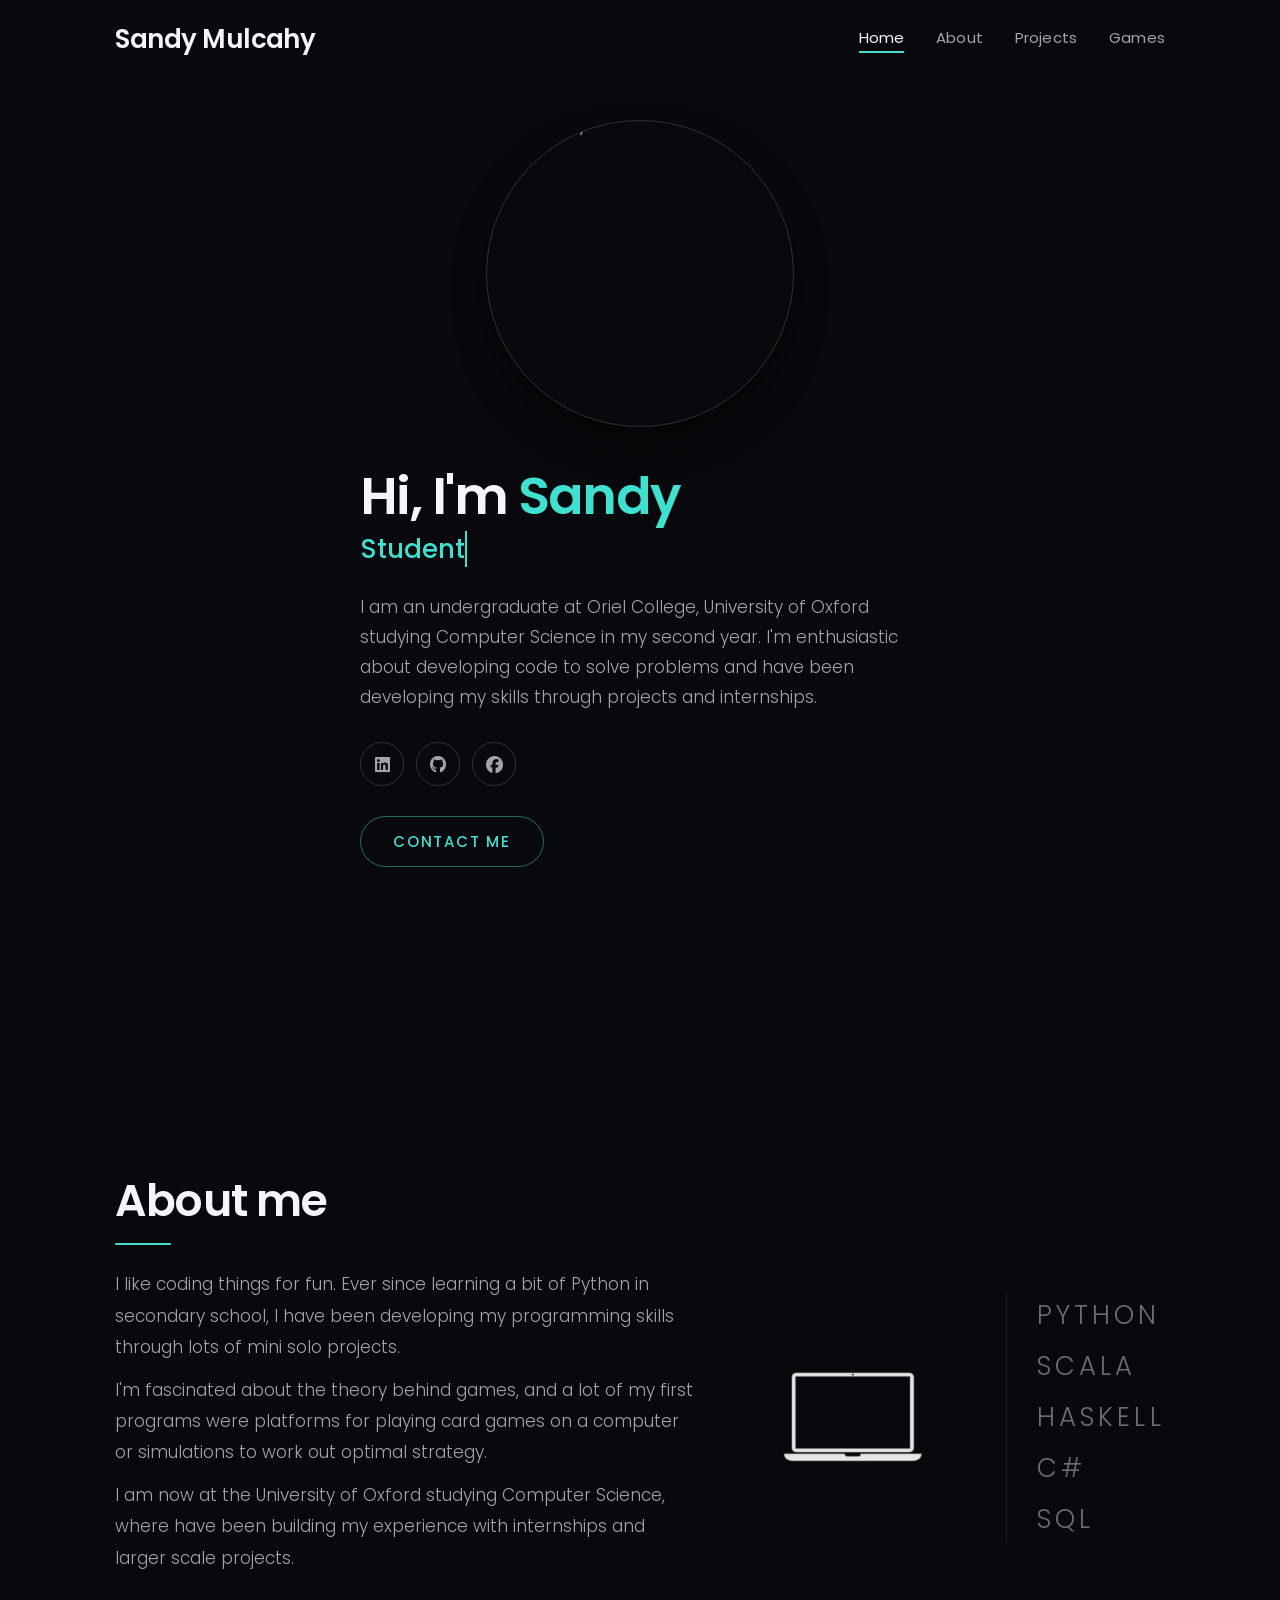
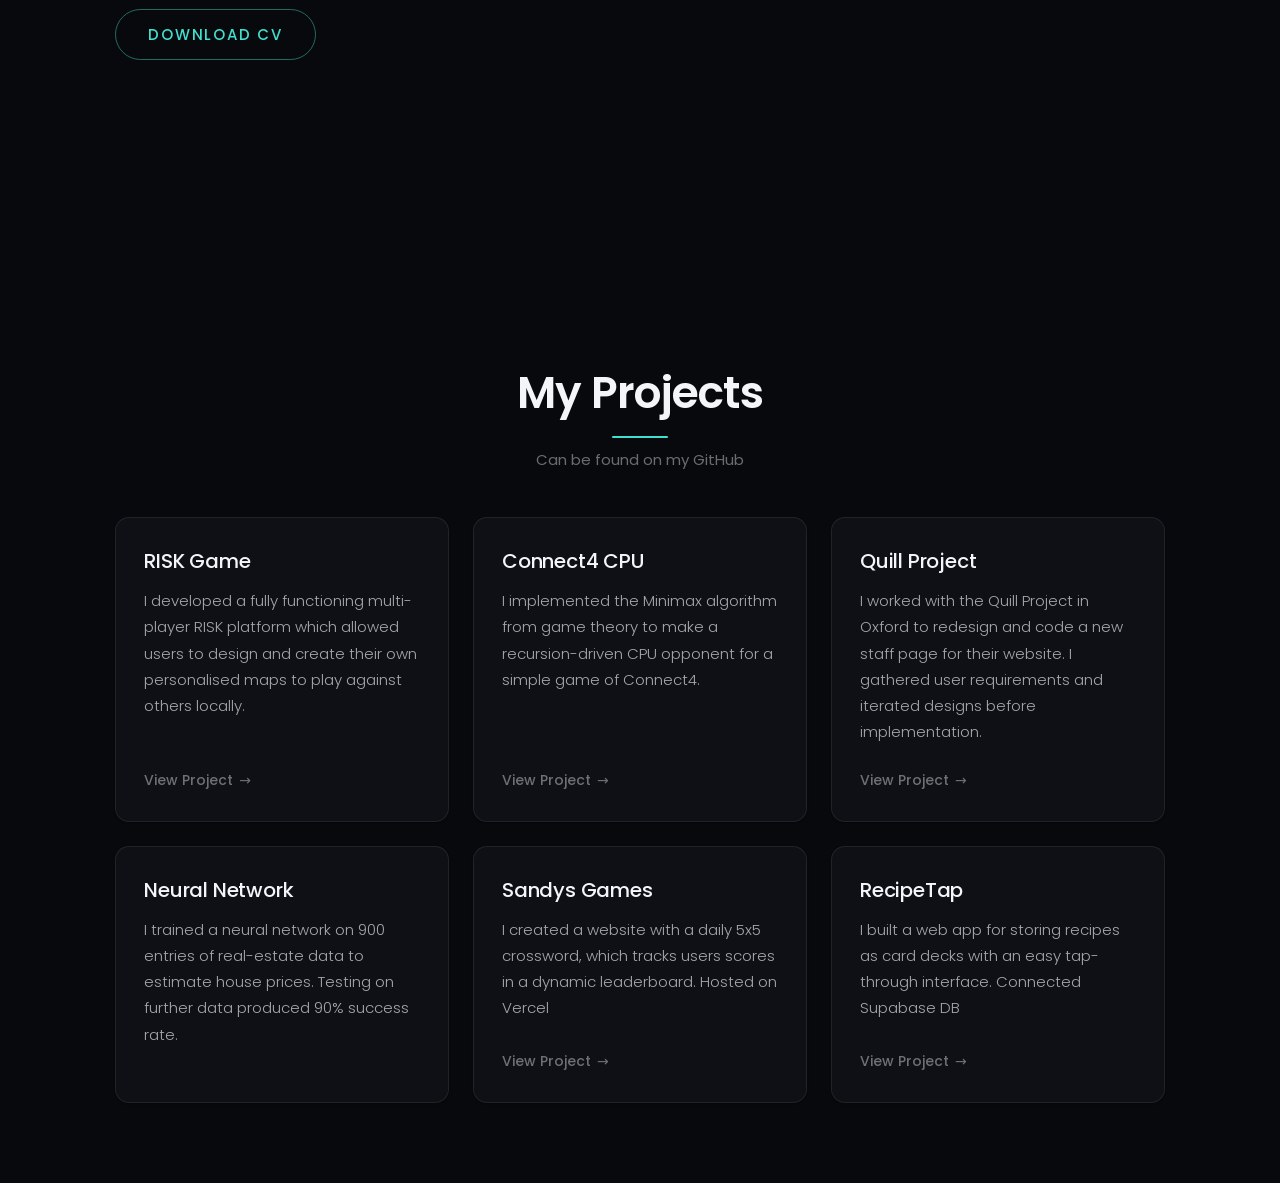
==== index.html @ d45b34dd "update links and add recipe project" ====
<!DOCTYPE html>
<html lang="en">
<head>
    <meta charset="UTF-8">
    <meta name="viewport" content="width=device-width, initial-scale=1.0">
    <meta name="description" content="Sandy Mulcahy — Computer Science undergraduate at Oriel College, University of Oxford. Projects, experience and code.">
    <link rel="preconnect" href="https://fonts.googleapis.com">
    <link rel="preconnect" href="https://fonts.gstatic.com" crossorigin>
    <link rel="stylesheet" href="https://fonts.googleapis.com/css2?family=Poppins:wght@200;300;400;500;600&display=swap">
    <link rel="stylesheet" href="style.css">
    <link rel="stylesheet" href="https://cdnjs.cloudflare.com/ajax/libs/font-awesome/6.5.2/css/all.min.css">
    <title>Sandy Mulcahy — Portfolio</title>
</head>
<body>
    <header>
        <a href="#home" class="logo">Sandy Mulcahy</a>
        <nav id="nav">
            <a href="#home" class="active">Home</a>
            <a href="#about">About</a>
            <a href="#projects">Projects</a>
            <a href="https://sandysgames.vercel.app">Games</a>
        </nav>
        <button class="menu-toggle" id="menu-toggle" aria-label="Toggle menu" aria-expanded="false" aria-controls="nav">
            <i class="fa-solid fa-bars"></i>
        </button>
    </header>

    <section class="home" id="home">
        <div class="home-img">
            <img src="images/me-circle.png" alt="Sandy Mulcahy">
        </div>
        <div class="home-content">
            <h1>Hi, I'm <span>Sandy</span></h1>
            <h3 class="typing-text"><span></span></h3>
            <p>I am an undergraduate at Oriel College, University of Oxford studying Computer Science in my second year. I'm enthusiastic about developing code to solve problems and have been developing my skills through projects and internships.</p>
            <div class="social-icons">
                <a href="https://www.linkedin.com/in/alexander-mulcahy-257362282/" target="_blank" rel="noopener noreferrer" aria-label="LinkedIn"><i class="fa-brands fa-linkedin"></i></a>
                <a href="https://github.com/SandyMulcahy" target="_blank" rel="noopener noreferrer" aria-label="GitHub"><i class="fa-brands fa-github"></i></a>
                <a href="https://www.facebook.com/sandy.mulcahy.338" target="_blank" rel="noopener noreferrer" aria-label="Facebook"><i class="fa-brands fa-facebook"></i></a>
            </div>
            <a href="mailto:alexandermulcahy2005@gmail.com" class="btn">Contact Me</a>
        </div>
    </section>

    <section class="about" id="about">
        <div class="about-content">
            <h1><span>About me</span></h1>
            <p>I like coding things for fun. Ever since learning a bit of Python in secondary school, I have been developing my programming skills through lots of mini solo projects.
            <br>I'm fascinated about the theory behind games, and a lot of my first programs were platforms for playing card games on a computer or simulations to work out optimal strategy.
            <br>I am now at the University of Oxford studying Computer Science, where have been building my experience with internships and larger scale projects.</p>
            <a href="AlexanderMulcahy-CV.pdf" class="btn1">Download CV</a>
        </div>
        <div class="about-img">
            <img src="images/laptop.png" alt="">
        </div>
        <div class="about-languages">
            <p>PYTHON</p>
            <p>SCALA</p>
            <p>HASKELL</p>
            <p>C#</p>
            <p>SQL</p>
        </div>
    </section>

    <section class="projects" id="projects">
        <div class="content">
            <h1><span>My Projects</span></h1>
            <p>Can be found on my GitHub</p>
            <div class="boxes">
                <div class="box">
                    <div class="title">RISK Game</div>
                    <p>I developed a fully functioning multi-player RISK platform which allowed users to design and create their own personalised maps to play against others locally.</p>
                    <a href="https://github.com/SandyMulcahy/risk-game" target="_blank" rel="noopener noreferrer">View Project</a>
                </div>
                <div class="box">
                    <div class="title">Connect4 CPU</div>
                    <p>I implemented the Minimax algorithm from game theory to make a recursion-driven CPU opponent for a simple game of Connect4.</p>
                    <a href="https://github.com/SandyMulcahy/connect4-minimax" target="_blank" rel="noopener noreferrer">View Project</a>
                </div>
                <div class="box">
                    <div class="title">Quill Project</div>
                    <p>I worked with the Quill Project in Oxford to redesign and code a new staff page for their website. I gathered user requirements and iterated designs before implementation.</p>
                    <a href="https://github.com/SandyMulcahy/quillpage" target="_blank" rel="noopener noreferrer">View Project</a>
                </div>
                <div class="box">
                    <div class="title">Neural Network</div>
                    <p>I trained a neural network on 900 entries of real-estate data to estimate house prices. Testing on further data produced 90% success rate.</p>
                </div>
                <div class="box">
                    <div class="title">Sandys Games</div>
                    <p>I created a website with a daily 5x5 crossword, which tracks users scores in a dynamic leaderboard. Hosted on Vercel</p>
                    <a href="https://github.com/SandyMulcahy/nnyt" target="_blank" rel="noopener noreferrer">View Project</a>
                </div>
                <div class="box">
                    <div class="title">RecipeTap</div>
                    <p>I built a web app for storing recipes as card decks with an easy tap-through interface. Connected Supabase DB</p>
                    <a href="https://github.com/SandyMulcahy/recipetap" target="_blank" rel="noopener noreferrer">View Project</a>
                </div>
            </div>
        </div>
    </section>

    <script>
        const header = document.querySelector('header');
        const nav = document.getElementById('nav');
        const toggle = document.getElementById('menu-toggle');
        const navLinks = nav.querySelectorAll('a[href^="#"]');
        const sections = [...navLinks].map(a => document.querySelector(a.getAttribute('href')));

        const setMenu = (open) => {
            nav.classList.toggle('active', open);
            toggle.setAttribute('aria-expanded', String(open));
            toggle.innerHTML = open
                ? '<i class="fa-solid fa-xmark"></i>'
                : '<i class="fa-solid fa-bars"></i>';
        };

        toggle.addEventListener('click', (e) => {
            e.stopPropagation();
            setMenu(!nav.classList.contains('active'));
        });

        nav.addEventListener('click', () => setMenu(false));

        document.addEventListener('click', (e) => {
            if (!header.contains(e.target)) setMenu(false);
        });

        document.addEventListener('keydown', (e) => {
            if (e.key === 'Escape') setMenu(false);
        });

        const onScroll = () => {
            header.classList.toggle('scrolled', window.scrollY > 40);

            let current = sections[0];
            for (const section of sections) {
                if (section && section.getBoundingClientRect().top <= window.innerHeight * 0.4) {
                    current = section;
                }
            }
            navLinks.forEach(link =>
                link.classList.toggle('active', current && link.getAttribute('href') === '#' + current.id)
            );
        };

        window.addEventListener('scroll', onScroll, { passive: true });
        onScroll();
    </script>
</body>
</html>
---- style.css ----
/* ============================================================
   Sandy Mulcahy — portfolio styles
   ============================================================ */

:root{
    --bg:            #08090c;
    --bg-raised:     #0e1015;
    --text:          #f3f5f8;
    --text-muted:    rgba(243, 245, 248, 0.66);
    --text-faint:    rgba(243, 245, 248, 0.42);
    --accent:        #40e0d0;
    --accent-dim:    rgba(64, 224, 208, 0.45);
    --accent-faint:  rgba(64, 224, 208, 0.10);
    --border:        rgba(255, 255, 255, 0.08);
    --border-strong: rgba(255, 255, 255, 0.16);
    --shadow-sm:     0 1px 2px rgba(0, 0, 0, 0.4);
    --shadow-lg:     0 18px 40px -12px rgba(0, 0, 0, 0.8);
    --ease:          cubic-bezier(0.2, 0.7, 0.3, 1);
}

*{
    margin: 0;
    padding: 0;
    box-sizing: border-box;
    text-decoration: none;
    border: none;
    outline: none;
    font-family: 'Poppins', system-ui, -apple-system, sans-serif;
}

html{
    font-size: 62.5%;
    scroll-snap-type: y mandatory;
    scroll-behavior: smooth;
    -webkit-text-size-adjust: 100%;
}

body{
    width: 100%;
    min-height: 100vh;
    overflow-x: hidden;
    background-color: var(--bg);
    color: var(--text);
    -webkit-font-smoothing: antialiased;
    text-rendering: optimizeLegibility;
}

::selection{
    background: var(--accent);
    color: #04140f;
}

:focus-visible{
    outline: 2px solid var(--accent);
    outline-offset: 4px;
    border-radius: 4px;
}

/* ---------------------------- header ---------------------- */

header{
    position: fixed;
    top: 0;
    left: 0;
    width: 100%;
    padding: 2rem 9%;
    display: flex;
    justify-content: space-between;
    align-items: center;
    z-index: 100;
    background-color: transparent;
    border-bottom: 1px solid transparent;
    transition: background-color 0.4s var(--ease),
                border-color 0.4s var(--ease),
                padding 0.4s var(--ease);
}

header.scrolled{
    padding: 1.4rem 9%;
    background-color: rgba(8, 9, 12, 0.72);
    backdrop-filter: blur(14px);
    -webkit-backdrop-filter: blur(14px);
    border-bottom: 1px solid var(--border);
}

.logo{
    font-size: 2.6rem;
    color: var(--text);
    font-weight: 600;
    letter-spacing: -0.02em;
    cursor: pointer;
    transition: color 0.3s var(--ease);
}

.logo:hover{
    color: var(--accent);
}

nav{
    display: flex;
    align-items: center;
}

nav a{
    position: relative;
    font-size: 1.5rem;
    color: var(--text-muted);
    margin-left: 3.2rem;
    font-weight: 400;
    letter-spacing: 0.01em;
    padding-bottom: 0.4rem;
    transition: color 0.3s var(--ease);
}

nav a::after{
    content: "";
    position: absolute;
    left: 0;
    bottom: 0;
    width: 100%;
    height: 2px;
    background-color: var(--accent);
    transform: scaleX(0);
    transform-origin: right;
    transition: transform 0.35s var(--ease);
}

nav a:hover,
nav a.active{
    color: var(--text);
}

nav a:hover::after,
nav a.active::after{
    transform: scaleX(1);
    transform-origin: left;
}

.menu-toggle{
    display: none;
    font-size: 2.4rem;
    color: var(--text);
    background: transparent;
    cursor: pointer;
    padding: 0.6rem;
    line-height: 1;
}

.menu-toggle:hover{
    color: var(--accent);
}

/* ---------------------------- layout ---------------------- */

section{
    min-height: 100vh;
    padding: 12rem 9% 8rem;
    scroll-snap-align: start;
}

/* ---------------------------- home ------------------------ */

.home{
    display: flex;
    justify-content: center;
    align-items: center;
    gap: 8rem;
}

.home-content{
    max-width: 62rem;
}

.home-content h1{
    font-size: 5.2rem;
    font-weight: 600;
    line-height: 1.1;
    letter-spacing: -0.03em;
    margin-bottom: 0.6rem;
}

span{
    color: var(--accent);
}

.home-content h3{
    font-size: 2.6rem;
    margin-bottom: 2.4rem;
    font-weight: 500;
    color: var(--text-muted);
}

.home-content p{
    font-size: 1.7rem;
    font-weight: 300;
    line-height: 1.75;
    color: var(--text-muted);
    max-width: 56ch;
}

.home-img img{
    width: 30vw;
    max-width: 38rem;
    border-radius: 50%;
    display: block;
    aspect-ratio: 1;
    object-fit: cover;
    cursor: pointer;
    border: 1px solid var(--border-strong);
    box-shadow: var(--shadow-lg);
    transition: transform 0.5s var(--ease), border-color 0.5s var(--ease);
}

.home-img img:hover{
    transform: scale(1.03);
    border-color: var(--accent-dim);
}

.fa, .bi{
    color: inherit;
}

.social-icons{
    display: flex;
    gap: 1.2rem;
    margin: 3rem 0 3rem;
}

.social-icons a{
    color: var(--text-muted);
    display: inline-flex;
    justify-content: center;
    align-items: center;
    width: 4.4rem;
    height: 4.4rem;
    background-color: transparent;
    border: 1px solid var(--border-strong);
    font-size: 1.7rem;
    border-radius: 50%;
    transition: color 0.3s var(--ease),
                border-color 0.3s var(--ease),
                background-color 0.3s var(--ease),
                transform 0.3s var(--ease);
}

.social-icons a:hover{
    color: var(--accent);
    border-color: var(--accent-dim);
    background-color: var(--accent-faint);
    transform: translateY(-3px);
}

/* ---------------------------- buttons --------------------- */

.btn,
.btn1{
    display: inline-block;
    padding: 1.3rem 3.2rem;
    background-color: transparent;
    border-radius: 4rem;
    font-size: 1.5rem;
    color: var(--accent);
    letter-spacing: 0.12em;
    text-transform: uppercase;
    font-weight: 500;
    border: 1px solid var(--accent-dim);
    transition: background-color 0.3s var(--ease),
                color 0.3s var(--ease),
                transform 0.3s var(--ease),
                border-color 0.3s var(--ease);
    cursor: pointer;
}

.btn:hover,
.btn1:hover{
    background-color: var(--accent);
    border-color: var(--accent);
    color: #04140f;
    transform: translateY(-2px);
}

/* ---------------------------- typing text ----------------- */

.typing-text{
    min-width: 28rem;
}

.typing-text span{
    position: relative;
}

.typing-text span::before{
    content: "Student";
    animation: words 9s infinite;
}

.typing-text span::after{
    content: "";
    border-right: 2px solid var(--accent);
    animation: cursor 0.8s steps(1) infinite;
}

@keyframes cursor{
    50% { opacity: 0; }
}

@keyframes words{
    0%   { content: "Student"; }
    33%  { content: "Developer"; }
    66%  { content: "Web Designer"; }
}

/* ---------------------------- about ----------------------- */

.about{
    display: flex;
    justify-content: center;
    align-items: center;
    gap: 5rem;
}

.about-content{
    max-width: 62rem;
}

.about-content h1 span,
.projects h1 span{
    color: var(--text);
}

.about-content h1::after,
.projects h1::after{
    content: "";
    display: block;
    width: 5.6rem;
    height: 2px;
    margin-top: 1.6rem;
    background-color: var(--accent);
    border-radius: 2px;
}

.projects h1::after{
    margin-left: auto;
    margin-right: auto;
}

.about-content h1{
    font-size: 4.4rem;
    font-weight: 600;
    line-height: 1.2;
    letter-spacing: -0.02em;
    padding-bottom: 2.4rem;
}

.about-content p br{
    display: block;
    content: "";
    margin-top: 1.1rem;
}

.about-content p{
    font-size: 1.7rem;
    font-weight: 300;
    line-height: 1.85;
    color: var(--text-muted);
    padding-bottom: 3.5rem;
    max-width: 62ch;
}

.about-img img{
    width: 16vw;
    max-width: 22rem;
    display: block;
    cursor: pointer;
    mix-blend-mode: screen;
    opacity: 0.9;
    transition: transform 0.5s var(--ease), opacity 0.5s var(--ease);
}

.about-img img:hover{
    transform: scale(1.05);
    opacity: 1;
}

.about-languages{
    display: flex;
    flex-direction: column;
    gap: 0.4rem;
    border-left: 1px solid var(--border);
    padding-left: 3rem;
}

.about-languages p{
    font-size: 2.6rem;
    font-weight: 300;
    letter-spacing: 0.16em;
    color: var(--text-faint);
    padding: 0.4rem 0;
    transition: color 0.35s var(--ease), transform 0.35s var(--ease);
}

.about-languages p:hover{
    color: var(--accent);
    transform: translateX(6px);
}

/* ---------------------------- projects -------------------- */

.projects .content{
    max-width: 120rem;
    margin: 0 auto;
}

.projects h1{
    font-size: 4.4rem;
    font-weight: 600;
    line-height: 1.2;
    letter-spacing: -0.02em;
    text-align: center;
    padding-bottom: 1rem;
}

.projects .content > p{
    text-align: center;
    font-size: 1.5rem;
    line-height: 1.6;
    color: var(--text-faint);
    padding-bottom: 4.5rem;
}

.boxes{
    display: grid;
    grid-template-columns: repeat(auto-fit, minmax(30rem, 1fr));
    gap: 2.4rem;
}

.boxes .box{
    display: flex;
    flex-direction: column;
    text-align: left;
    background-color: var(--bg-raised);
    border: 1px solid var(--border);
    border-radius: 14px;
    padding: 3rem 2.8rem;
    box-shadow: var(--shadow-sm);
    cursor: default;
    color: var(--text-muted);
    transition: transform 0.4s var(--ease),
                border-color 0.4s var(--ease),
                box-shadow 0.4s var(--ease);
}

.boxes .box:hover{
    transform: translateY(-5px);
    border-color: var(--accent-dim);
    box-shadow: var(--shadow-lg), 0 0 0 1px var(--accent-faint);
}

.boxes .box .title{
    font-size: 2rem;
    font-weight: 500;
    line-height: 1.3;
    letter-spacing: -0.01em;
    color: var(--text);
    padding-bottom: 1.4rem;
}

.boxes .box p{
    font-size: 1.5rem;
    font-weight: 300;
    line-height: 1.75;
    padding-bottom: 2.4rem;
}

.boxes .box a{
    margin-top: auto;
    align-self: flex-start;
    font-size: 1.4rem;
    font-weight: 500;
    color: var(--text-faint);
    transition: color 0.3s var(--ease);
}

.boxes .box a::after{
    content: "\2192";
    display: inline-block;
    margin-left: 0.6rem;
    transition: transform 0.3s var(--ease);
}

.boxes .box a:hover{
    color: var(--accent);
}

.boxes .box a:hover::after{
    transform: translateX(4px);
}

/* ---------------------------- responsive ------------------ */

@media(max-width: 1330px){
    .home{
        flex-direction: column;
        gap: 4rem;
    }
    .home-img img{
        width: 24vw;
        min-width: 20rem;
    }
}

@media(max-width: 1050px){
    .about-img{
        display: none;
    }
    .about-languages{
        padding-left: 2.5rem;
    }
}

@media(max-width: 800px){
    html{
        scroll-snap-type: none;
    }

    section{
        padding: 10rem 6% 6rem;
    }

    header{
        padding: 1.6rem 6%;
    }

    header.scrolled{
        padding: 1.2rem 6%;
    }

    .menu-toggle{
        display: block;
    }

    nav{
        position: absolute;
        top: 100%;
        right: 6%;
        flex-direction: column;
        align-items: flex-start;
        width: 22rem;
        padding: 1.6rem 2rem;
        border: 1px solid var(--border);
        border-radius: 12px;
        background-color: rgba(14, 16, 21, 0.96);
        backdrop-filter: blur(14px);
        -webkit-backdrop-filter: blur(14px);
        box-shadow: var(--shadow-lg);
        opacity: 0;
        visibility: hidden;
        transform: translateY(-8px);
        transition: opacity 0.28s var(--ease),
                    transform 0.28s var(--ease),
                    visibility 0.28s var(--ease);
    }

    nav.active{
        opacity: 1;
        visibility: visible;
        transform: translateY(0);
    }

    nav a{
        display: block;
        width: 100%;
        font-size: 1.7rem;
        margin: 0;
        padding: 1.1rem 0;
    }

    nav a::after{
        display: none;
    }

    .typing-text span::after{
        animation: none;
        border-right-color: transparent;
    }
}

@media(max-width: 650px){
    .about{
        flex-direction: column;
        align-items: flex-start;
        gap: 3rem;
    }

    .about-languages{
        flex-direction: row;
        flex-wrap: wrap;
        gap: 0.8rem 2rem;
        border-left: none;
        border-top: 1px solid var(--border);
        padding-left: 0;
        padding-top: 2.4rem;
        width: 100%;
    }

    .about-languages p{
        font-size: 1.6rem;
    }

    .about-languages p:hover{
        transform: none;
    }

    .home-content h1{
        font-size: 4rem;
    }

    .home-content h3{
        font-size: 2.1rem;
    }

    .about-content h1,
    .projects h1{
        font-size: 3.4rem;
    }
}

@media(max-width: 450px){
    .home-content h1{
        font-size: 3.4rem;
    }

    .social-icons{
        gap: 1rem;
    }

    .btn,
    .btn1{
        padding: 1.2rem 2.4rem;
        font-size: 1.4rem;
    }
}

@media(prefers-reduced-motion: reduce){
    *,
    *::before,
    *::after{
        animation-duration: 0.01ms !important;
        animation-iteration-count: 1 !important;
        transition-duration: 0.01ms !important;
        scroll-behavior: auto !important;
    }
}
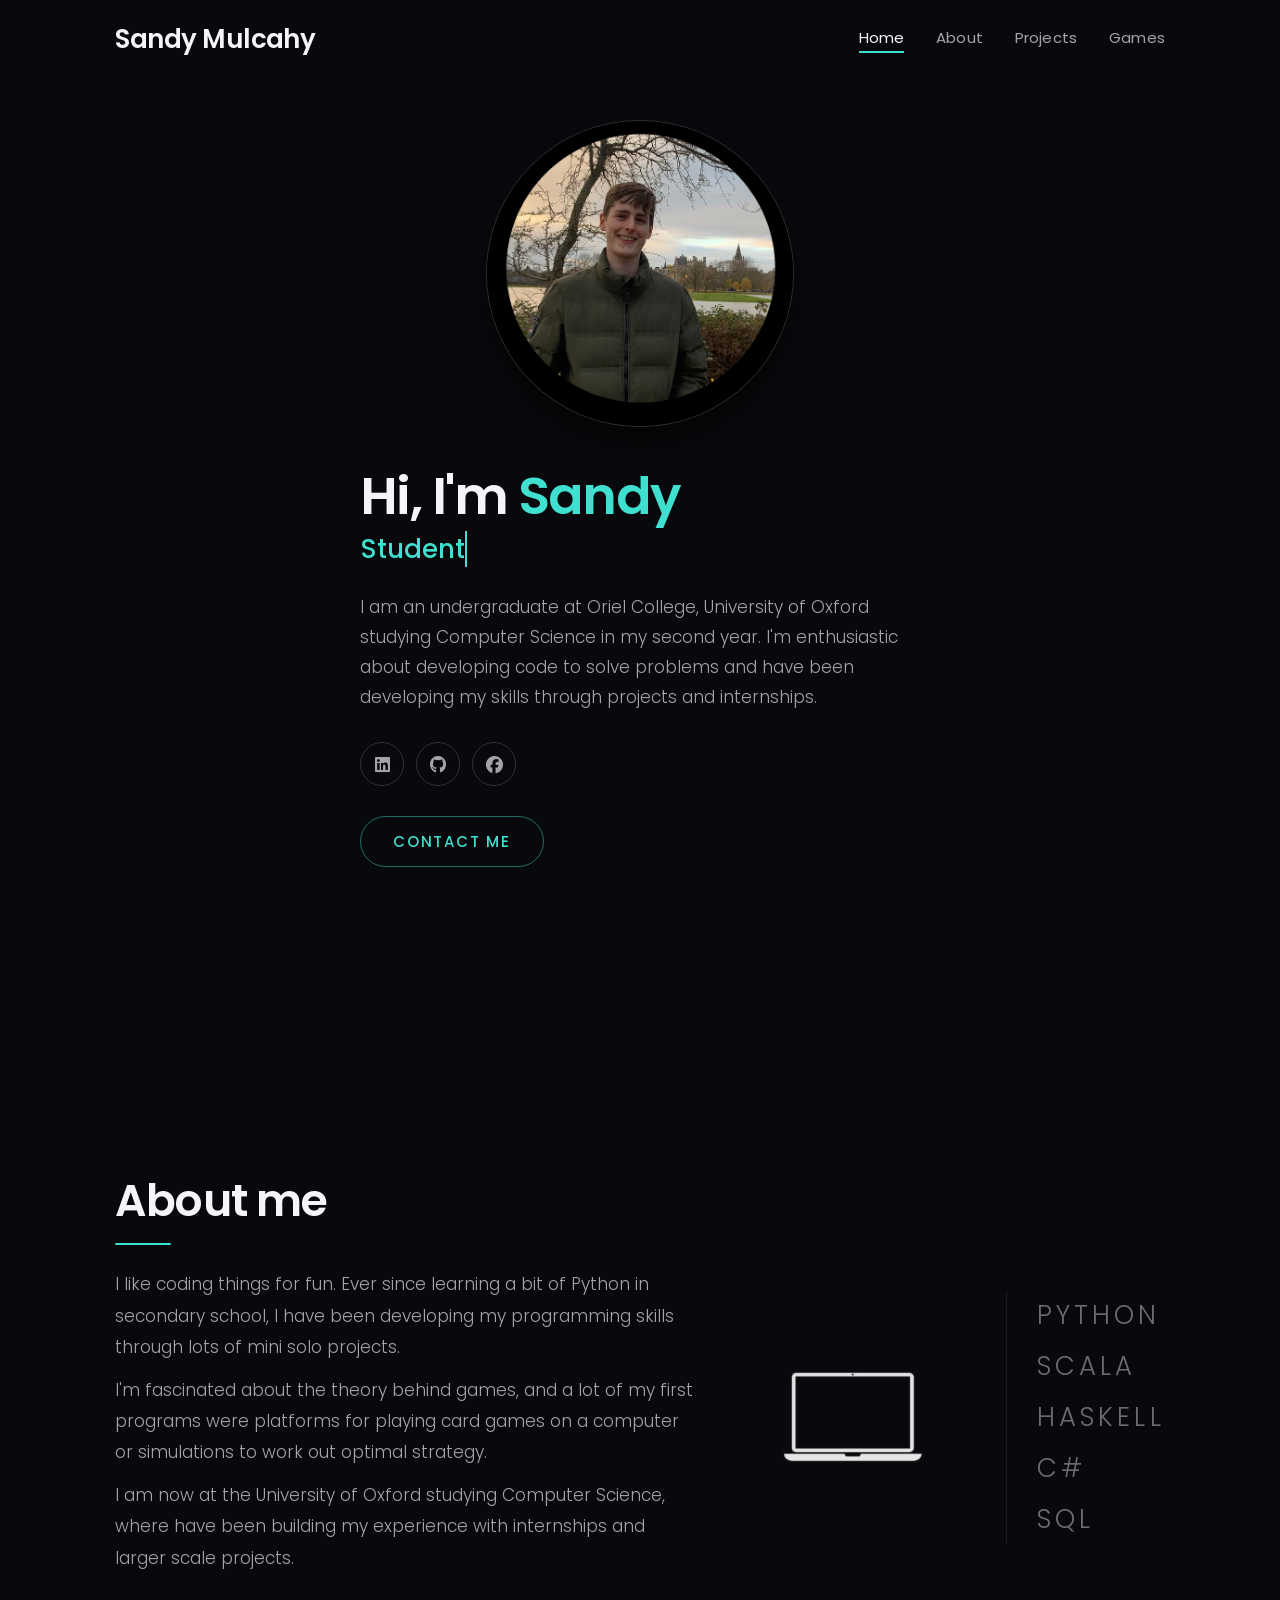
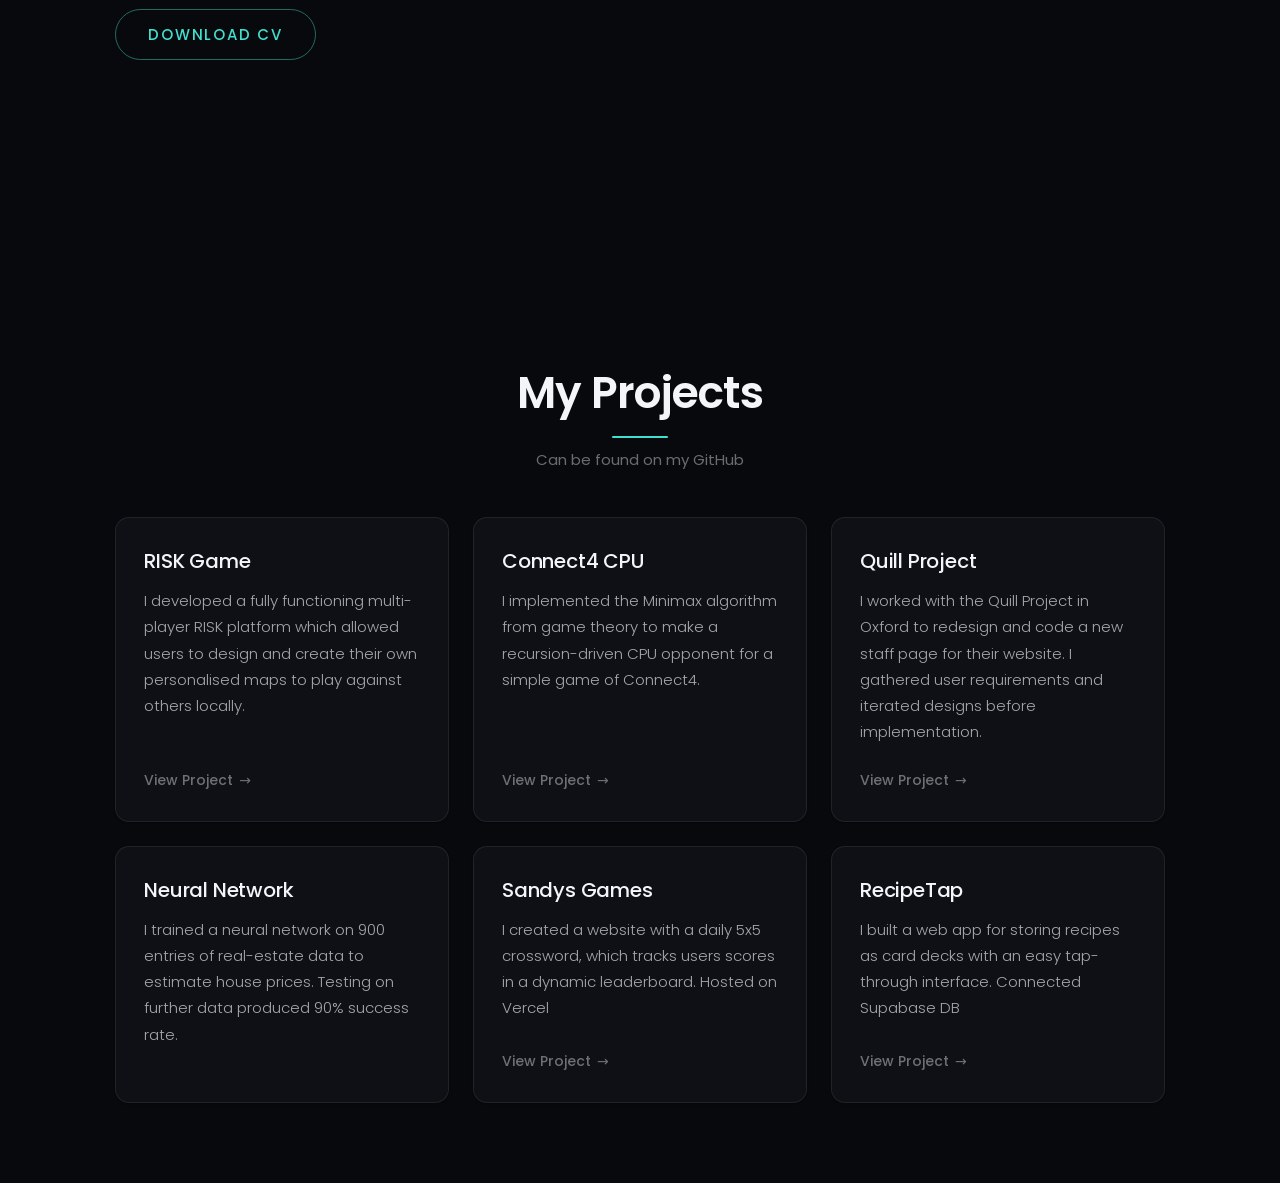
==== commit 6739362a: "fix image name" ====
--- a/index.html
+++ b/index.html
@@ -27,7 +27,7 @@
 
     <section class="home" id="home">
         <div class="home-img">
-            <img src="images/me-circle.png" alt="Sandy Mulcahy">
+            <img src="images/me.png" alt="Sandy Mulcahy">
         </div>
         <div class="home-content">
             <h1>Hi, I'm <span>Sandy</span></h1>
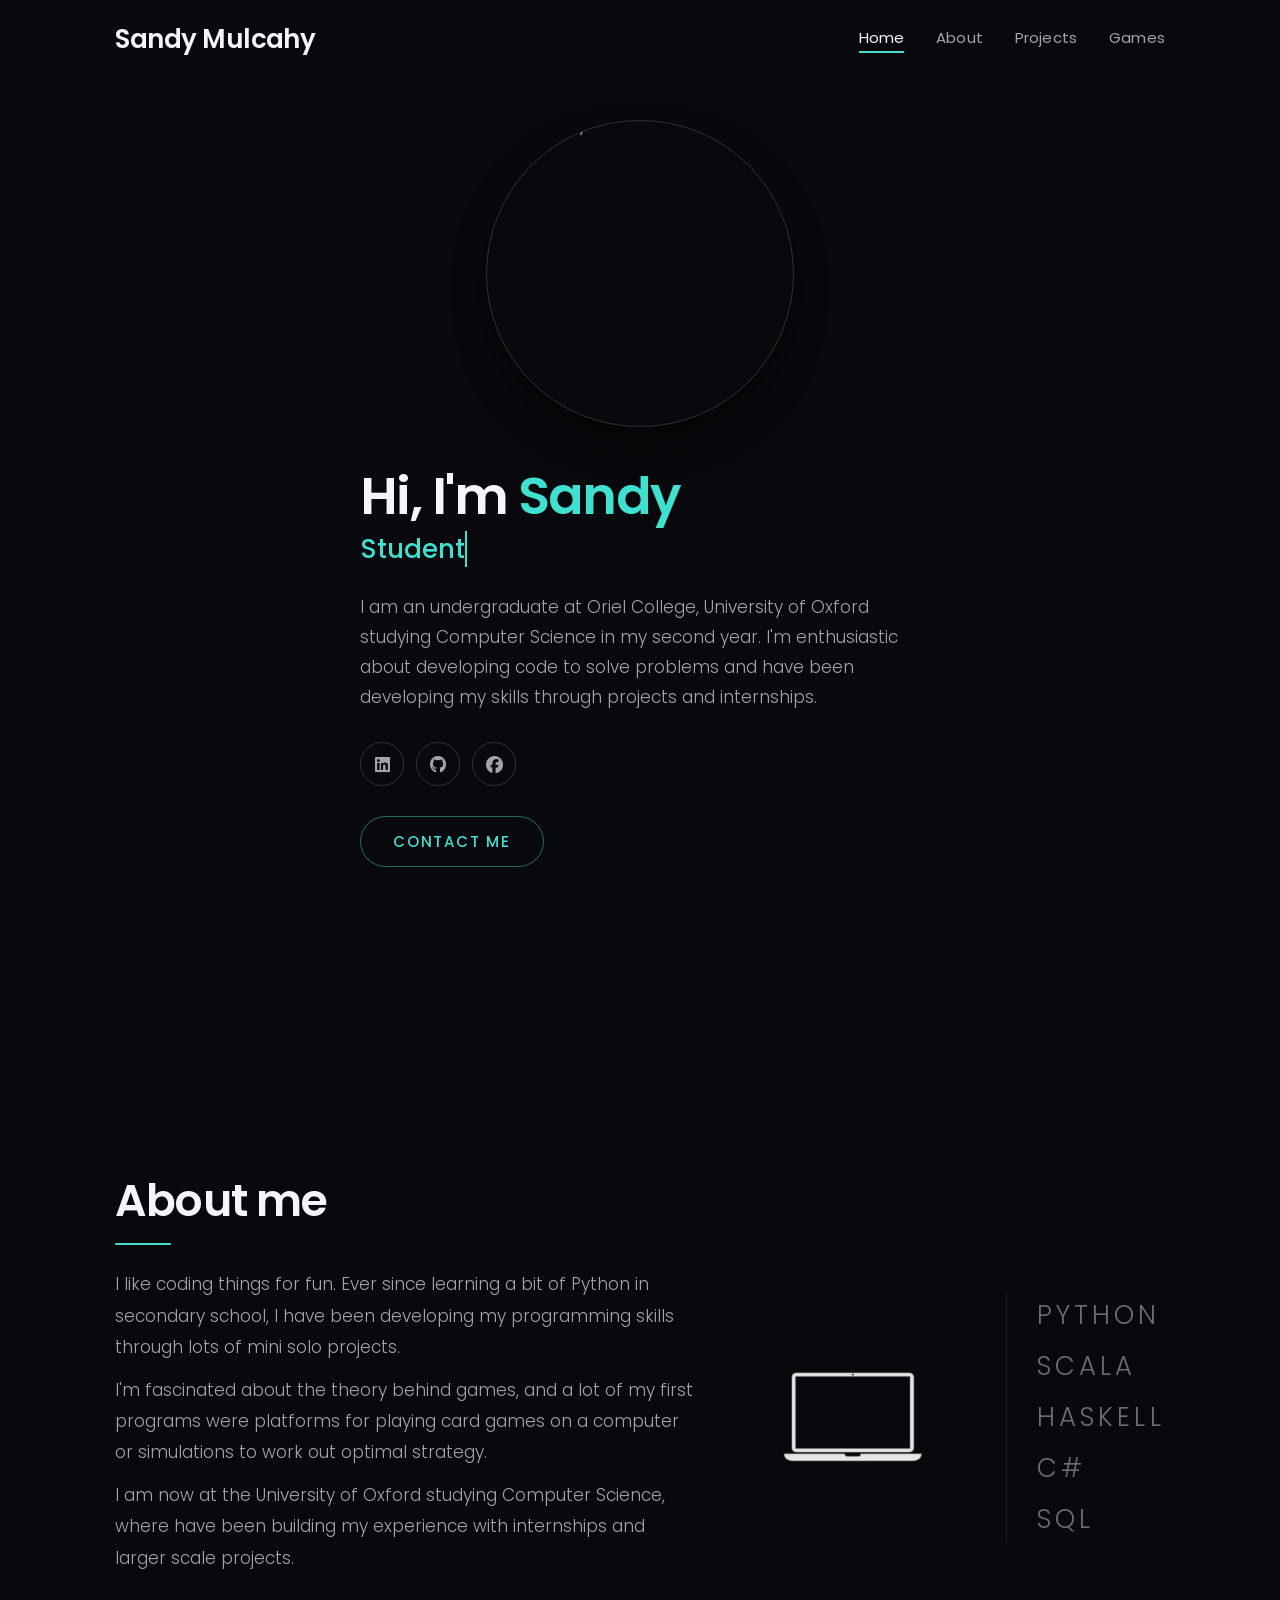
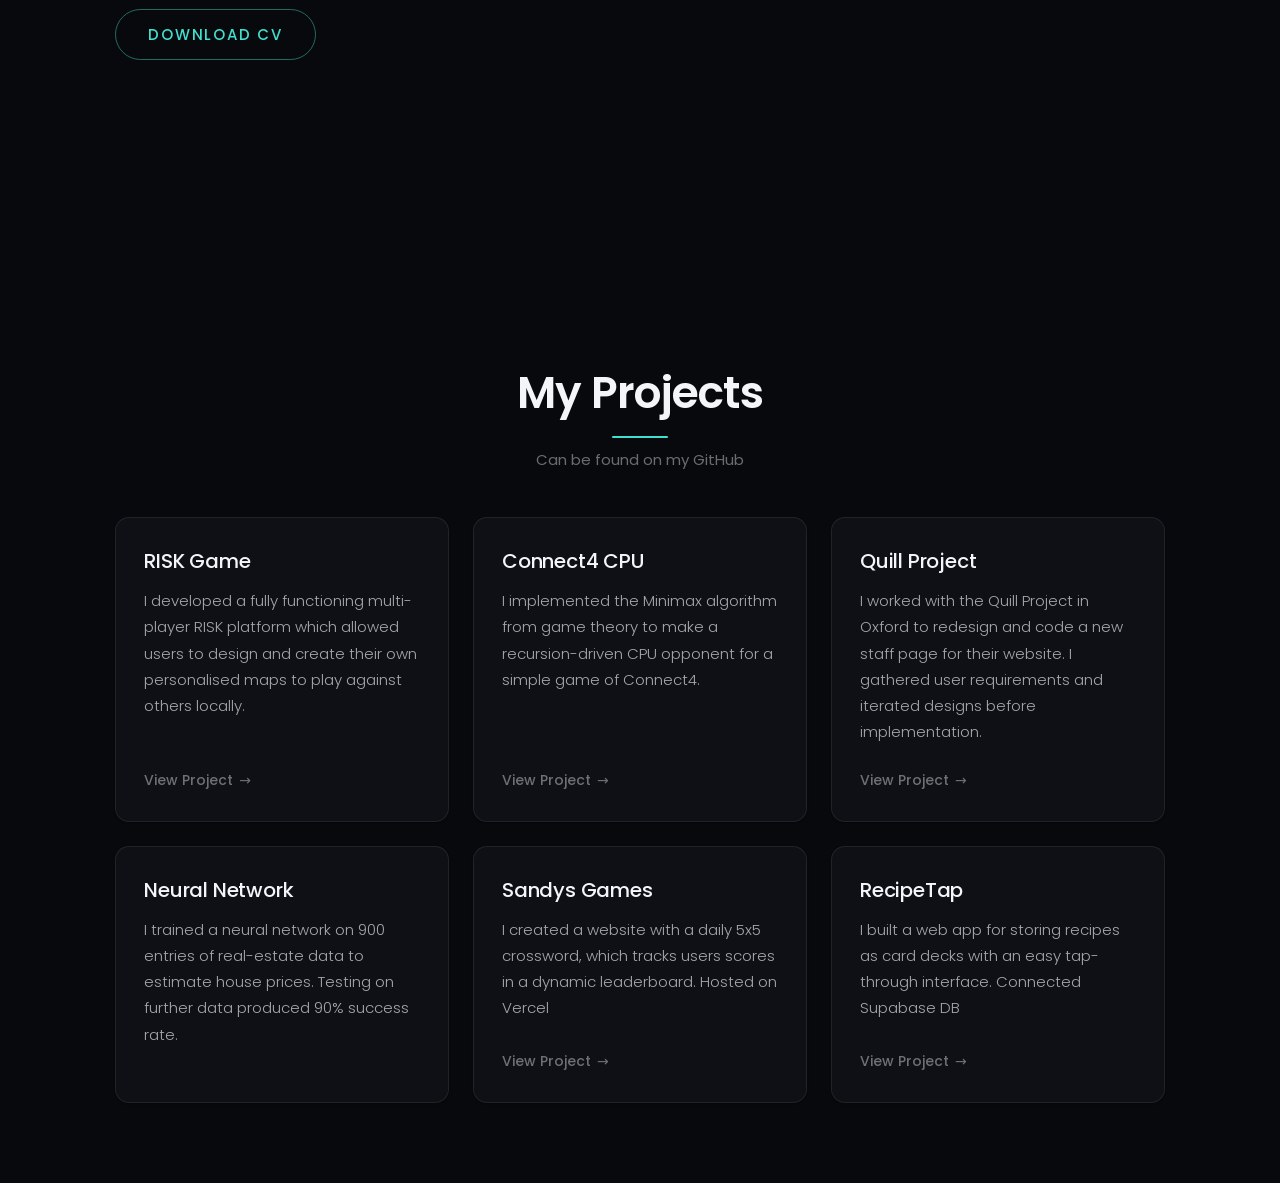
==== commit 42365e47: "Update profile image in index.html" ====
--- a/index.html
+++ b/index.html
@@ -27,7 +27,7 @@
 
     <section class="home" id="home">
         <div class="home-img">
-            <img src="images/me.png" alt="Sandy Mulcahy">
+            <img src="images/me-circle.png" alt="Sandy Mulcahy">
         </div>
         <div class="home-content">
             <h1>Hi, I'm <span>Sandy</span></h1>
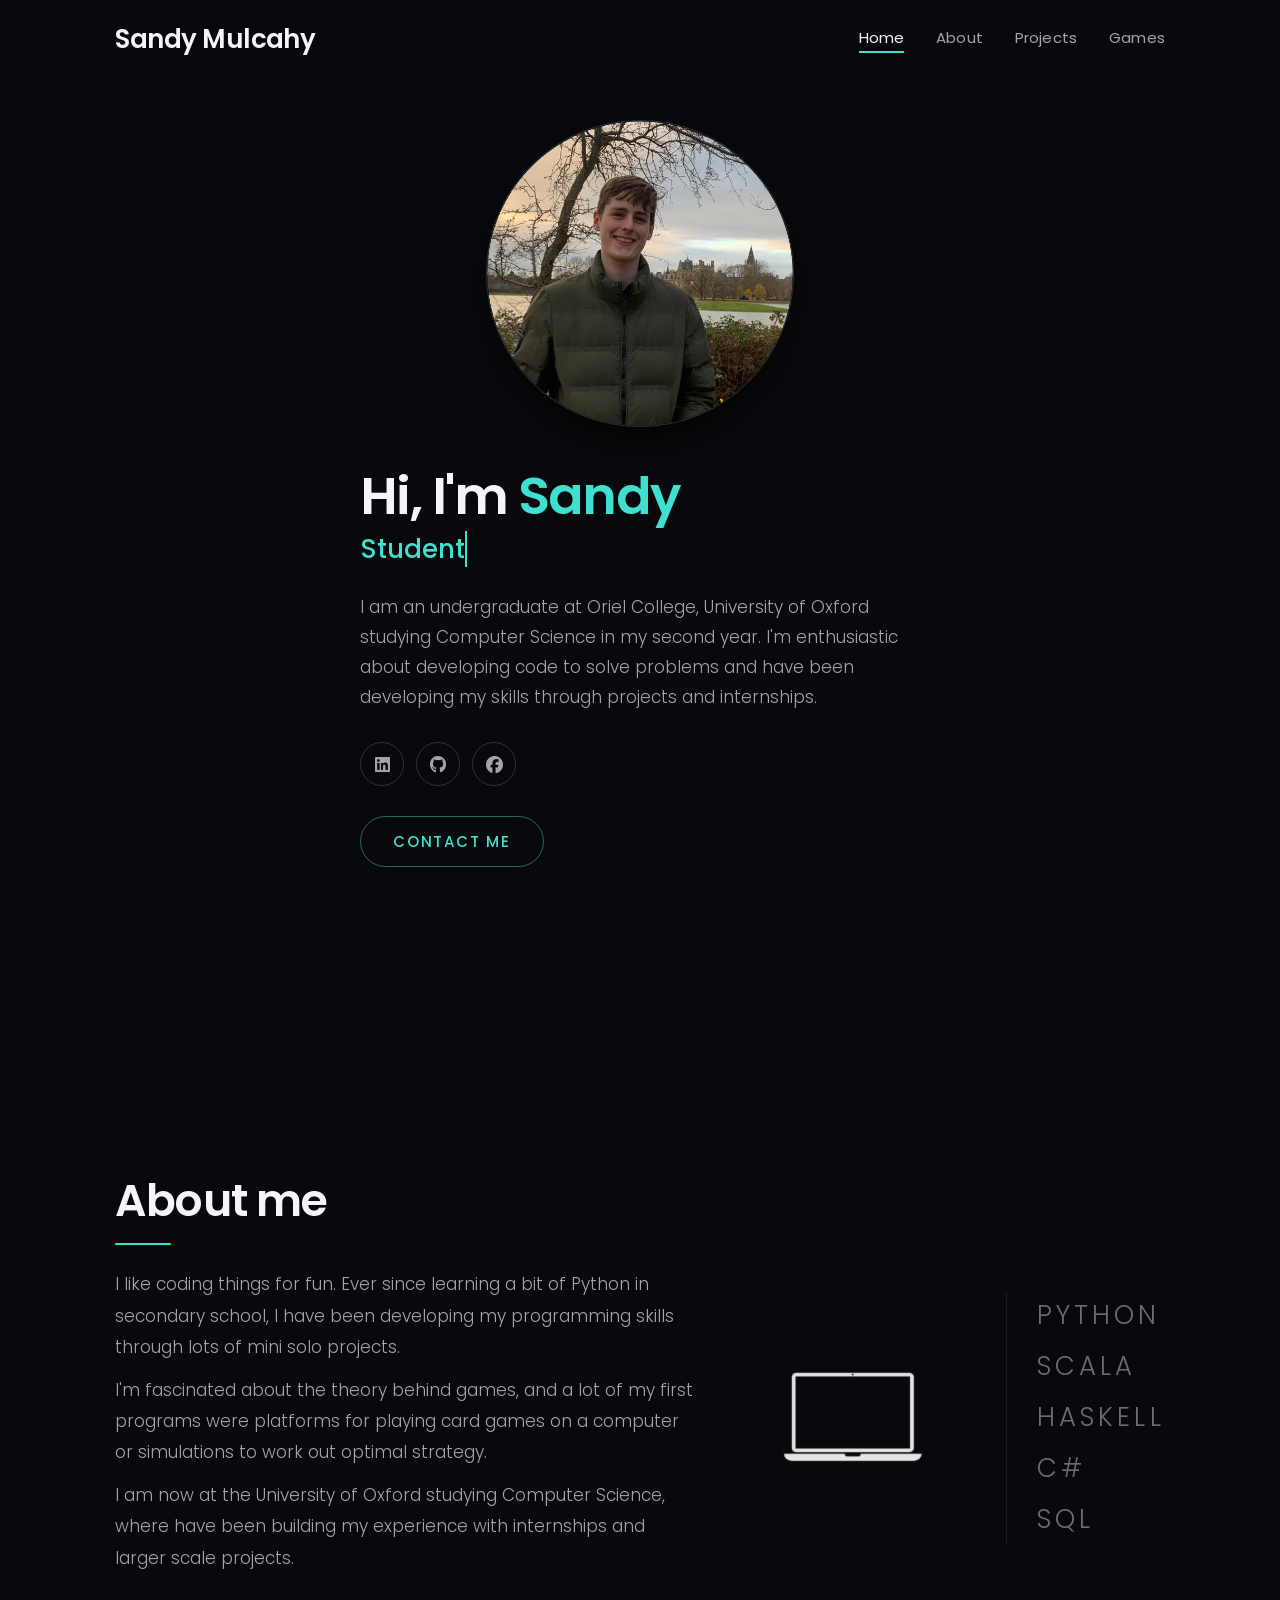
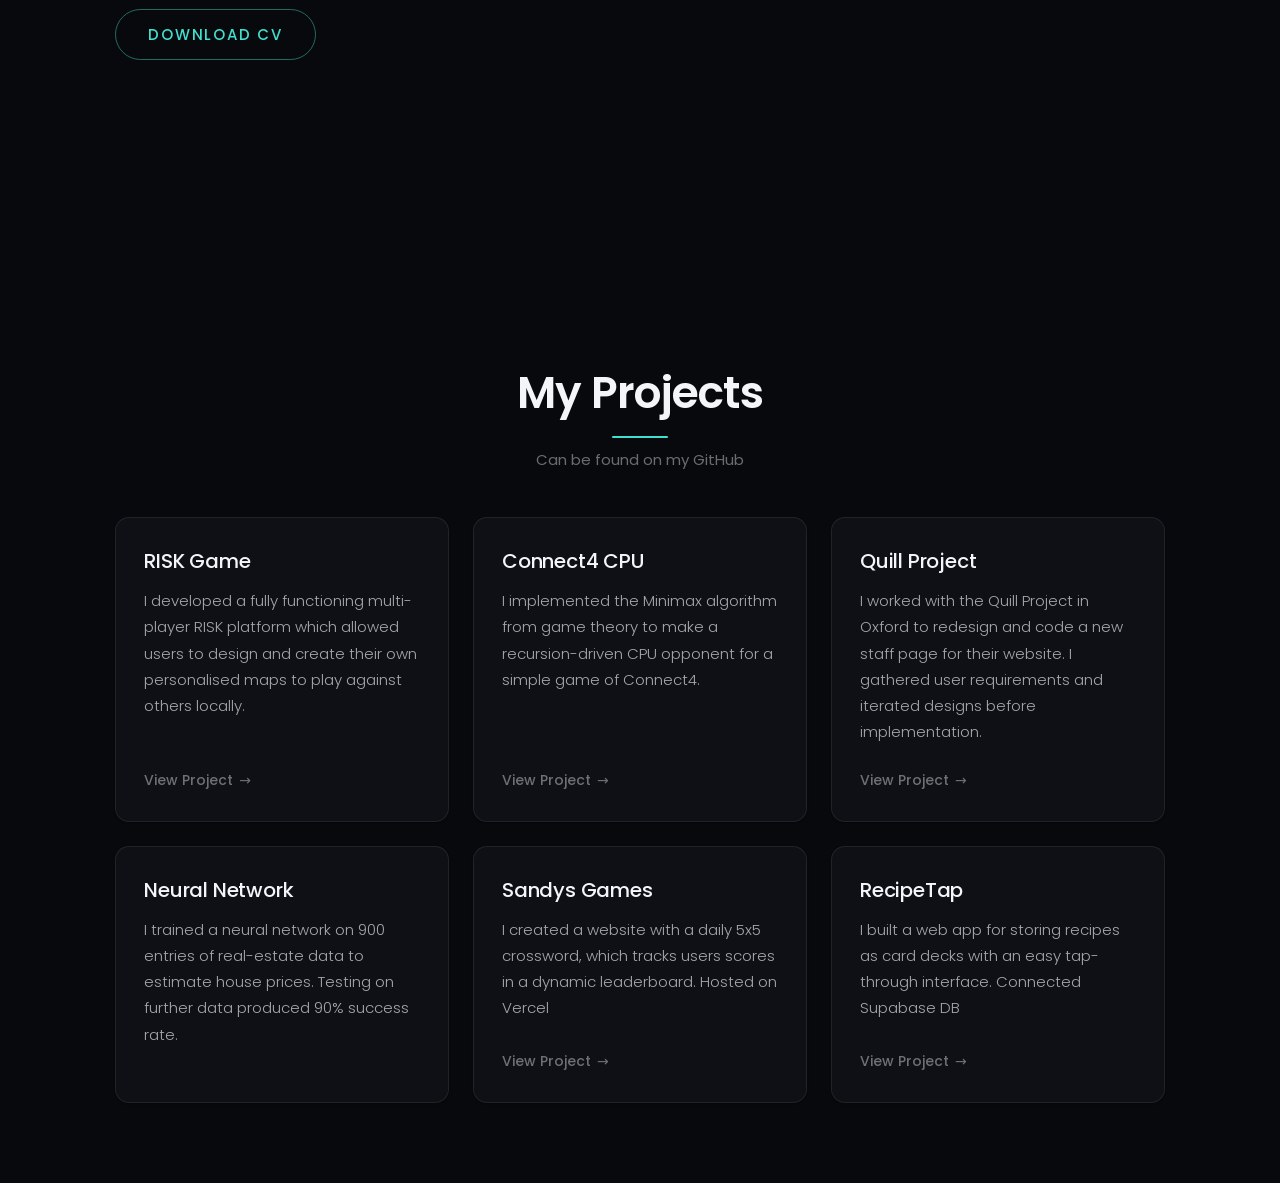
==== commit 8542027c: "Update Games link to new URL" ====
--- a/index.html
+++ b/index.html
@@ -18,7 +18,7 @@
             <a href="#home" class="active">Home</a>
             <a href="#about">About</a>
             <a href="#projects">Projects</a>
-            <a href="https://sandysgames.vercel.app">Games</a>
+            <a href="https://sandys.games">Games</a>
         </nav>
         <button class="menu-toggle" id="menu-toggle" aria-label="Toggle menu" aria-expanded="false" aria-controls="nav">
             <i class="fa-solid fa-bars"></i>
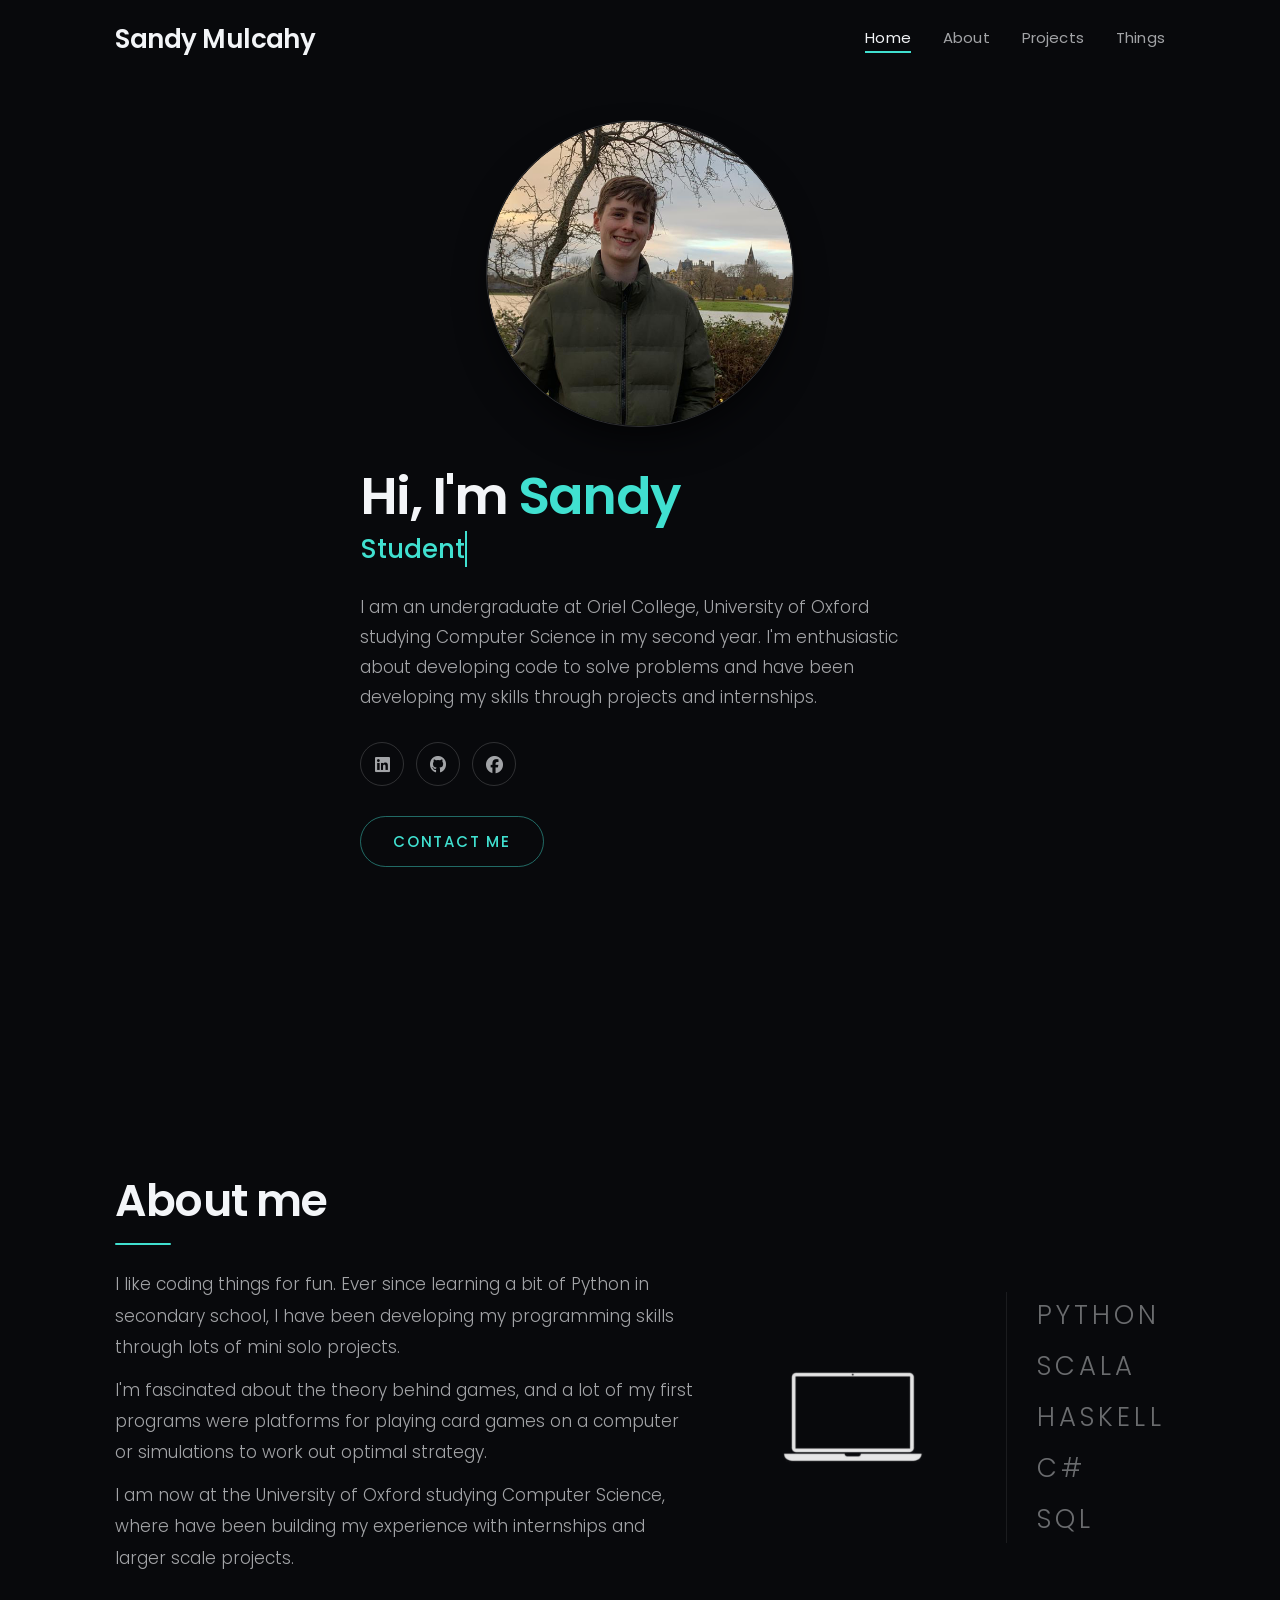
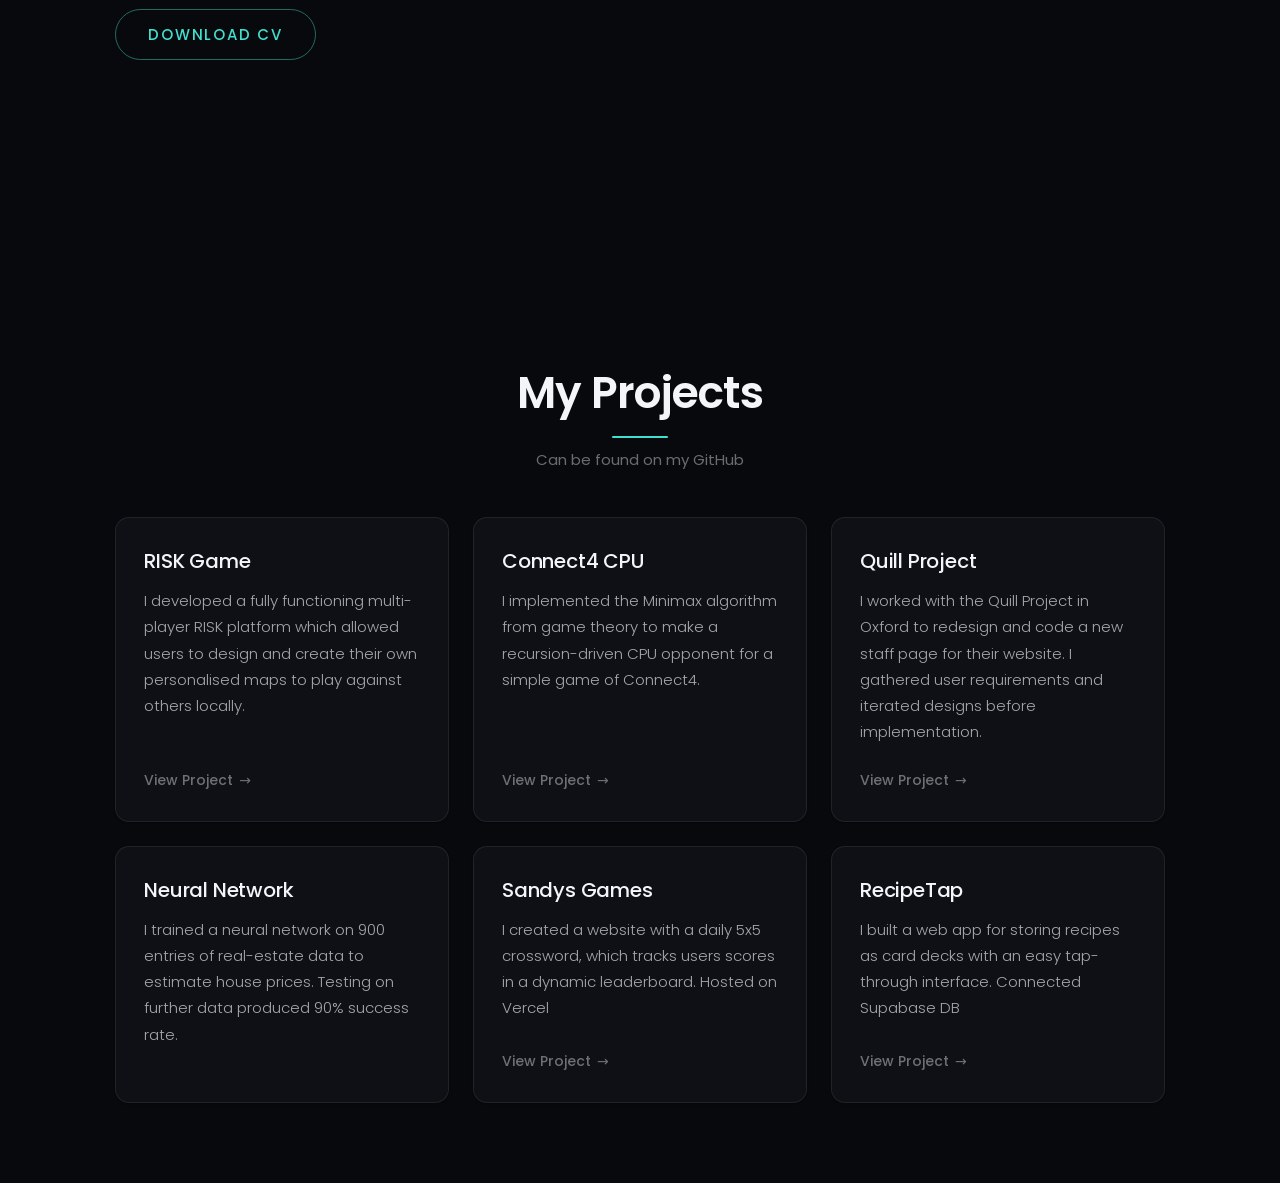
==== commit ce787df9: "Replace Games link with Things link in navigation" ====
--- a/index.html
+++ b/index.html
@@ -18,7 +18,7 @@
             <a href="#home" class="active">Home</a>
             <a href="#about">About</a>
             <a href="#projects">Projects</a>
-            <a href="https://sandys.games">Games</a>
+            <a href="./things.html">Things</a>
         </nav>
         <button class="menu-toggle" id="menu-toggle" aria-label="Toggle menu" aria-expanded="false" aria-controls="nav">
             <i class="fa-solid fa-bars"></i>
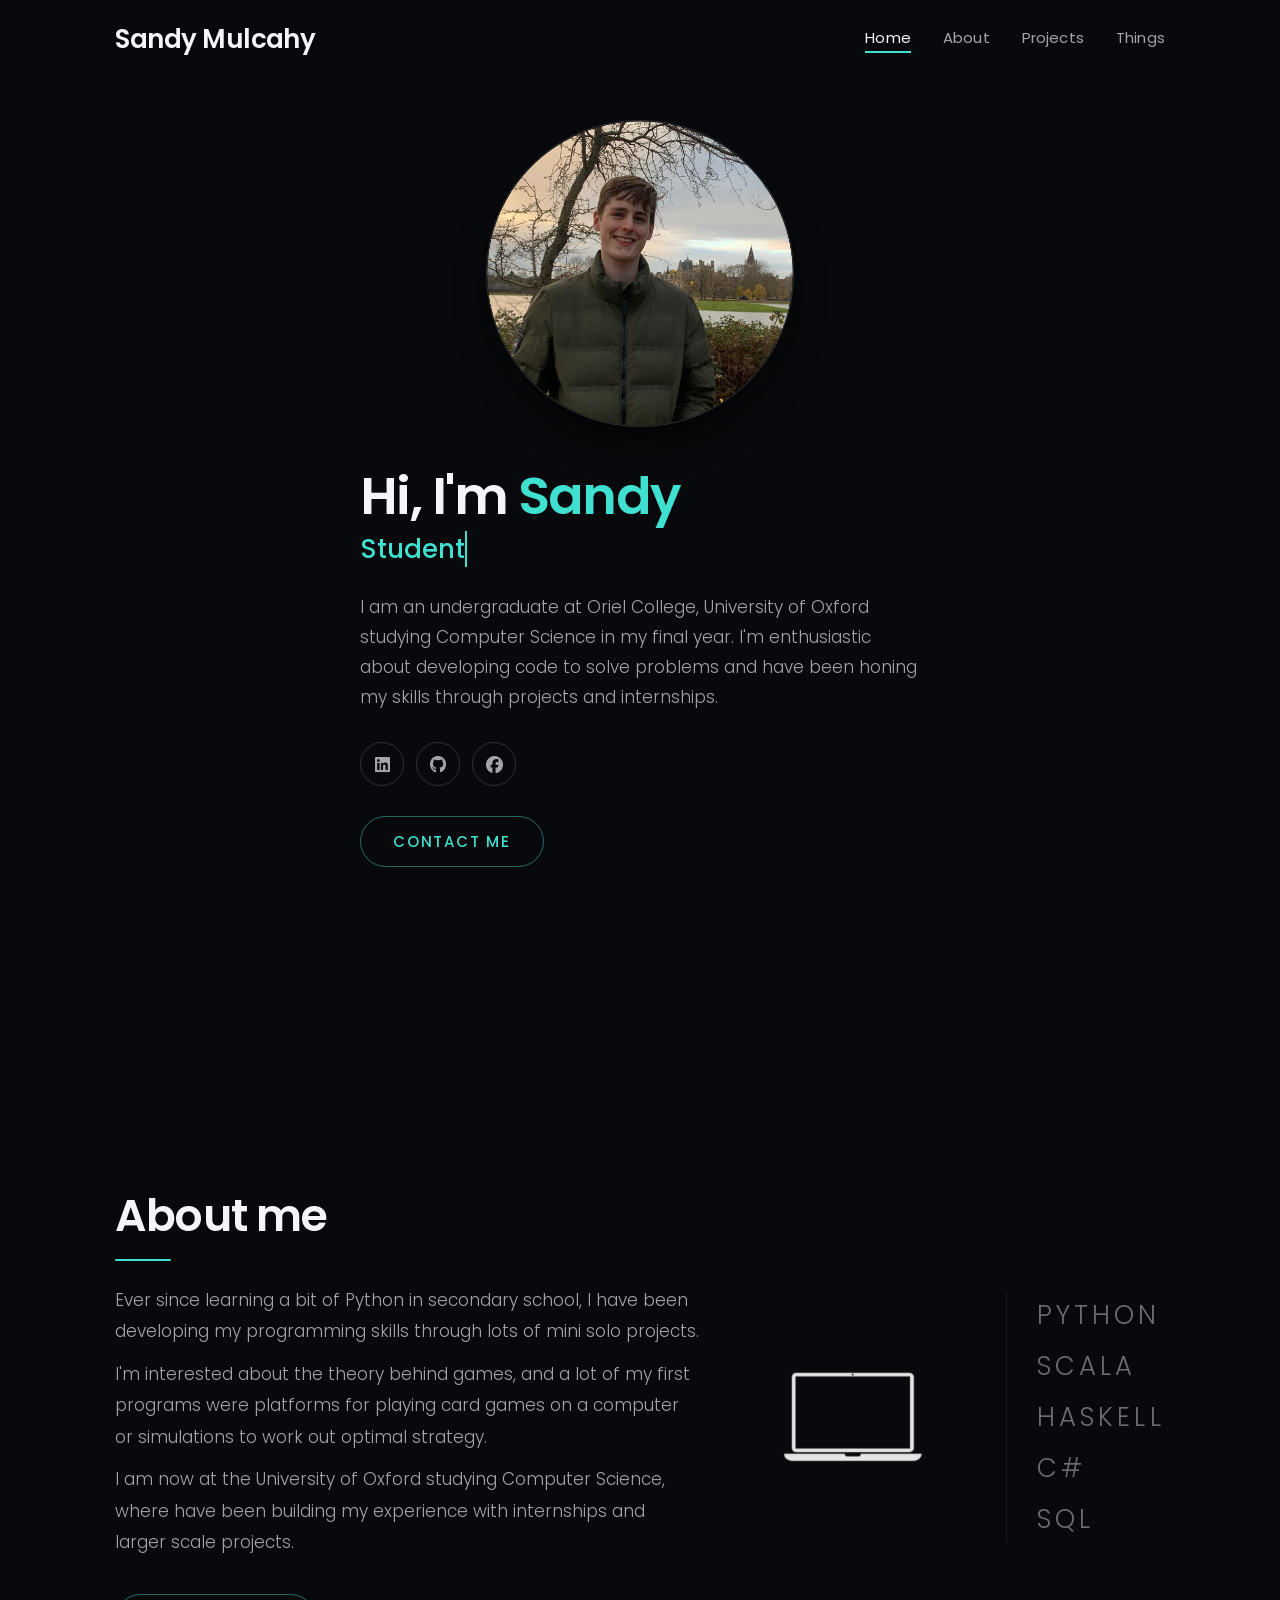
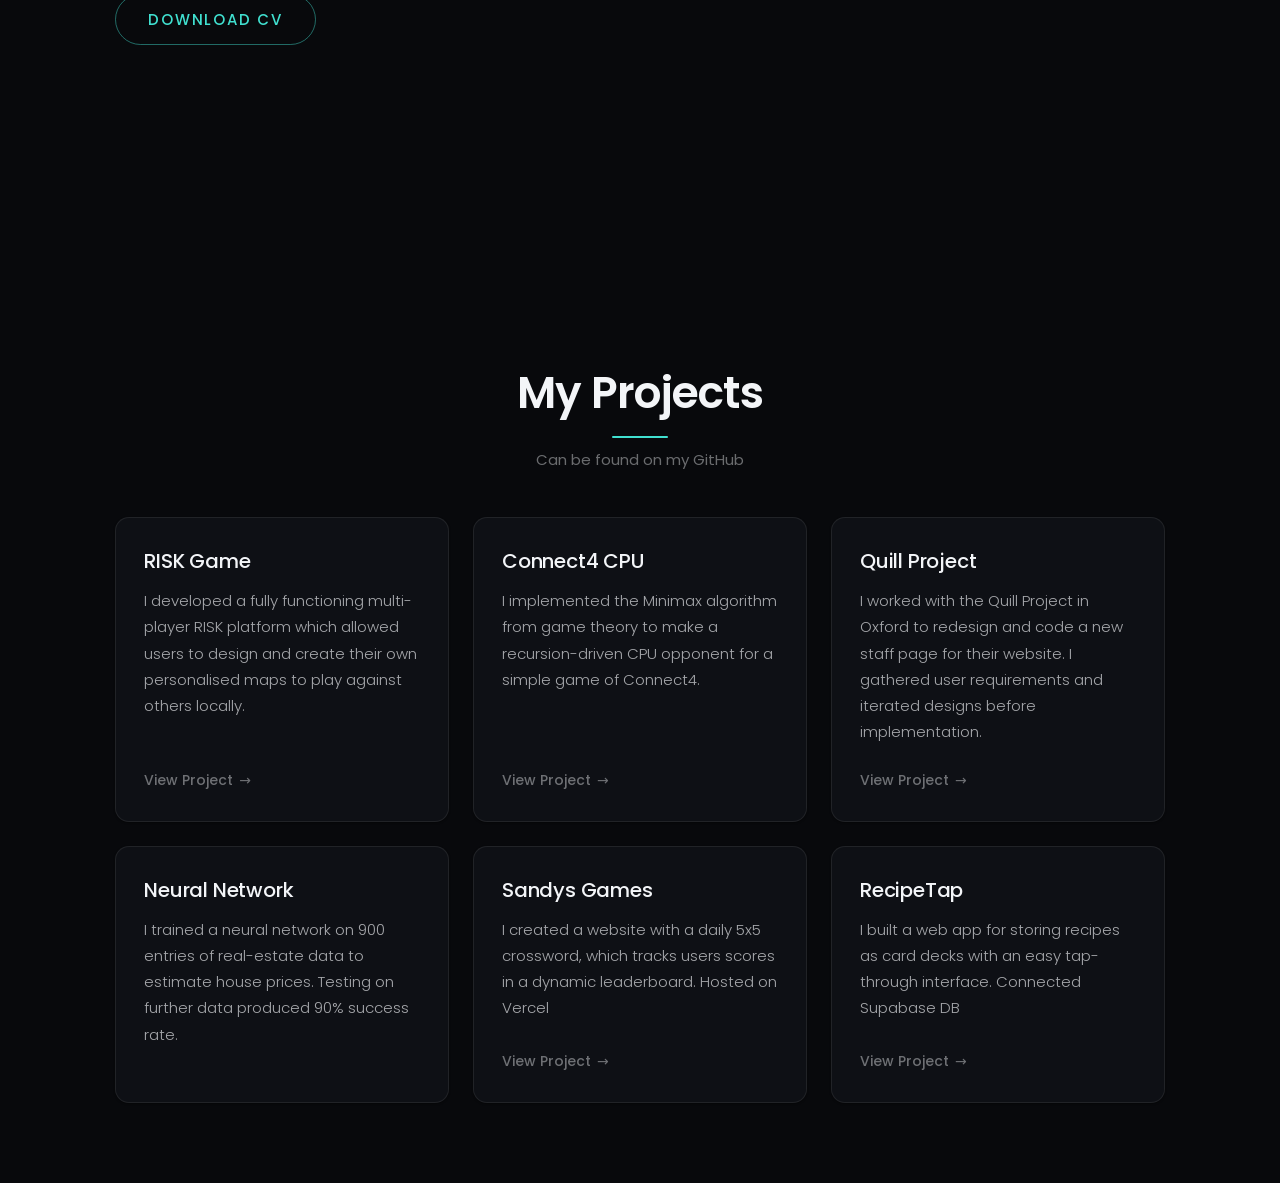
==== commit 89ab1b91: "Revise bio details and improve wording in index.html Updated personal information and refined langua" ====
--- a/index.html
+++ b/index.html
@@ -18,7 +18,7 @@
             <a href="#home" class="active">Home</a>
             <a href="#about">About</a>
             <a href="#projects">Projects</a>
-            <a href="./things.html">Things</a>
+            <a href="./things">Things</a>
         </nav>
         <button class="menu-toggle" id="menu-toggle" aria-label="Toggle menu" aria-expanded="false" aria-controls="nav">
             <i class="fa-solid fa-bars"></i>
@@ -32,7 +32,7 @@
         <div class="home-content">
             <h1>Hi, I'm <span>Sandy</span></h1>
             <h3 class="typing-text"><span></span></h3>
-            <p>I am an undergraduate at Oriel College, University of Oxford studying Computer Science in my second year. I'm enthusiastic about developing code to solve problems and have been developing my skills through projects and internships.</p>
+            <p>I am an undergraduate at Oriel College, University of Oxford studying Computer Science in my final year. I'm enthusiastic about developing code to solve problems and have been honing my skills through projects and internships.</p>
             <div class="social-icons">
                 <a href="https://www.linkedin.com/in/alexander-mulcahy-257362282/" target="_blank" rel="noopener noreferrer" aria-label="LinkedIn"><i class="fa-brands fa-linkedin"></i></a>
                 <a href="https://github.com/SandyMulcahy" target="_blank" rel="noopener noreferrer" aria-label="GitHub"><i class="fa-brands fa-github"></i></a>
@@ -45,8 +45,8 @@
     <section class="about" id="about">
         <div class="about-content">
             <h1><span>About me</span></h1>
-            <p>I like coding things for fun. Ever since learning a bit of Python in secondary school, I have been developing my programming skills through lots of mini solo projects.
-            <br>I'm fascinated about the theory behind games, and a lot of my first programs were platforms for playing card games on a computer or simulations to work out optimal strategy.
+            <p>Ever since learning a bit of Python in secondary school, I have been developing my programming skills through lots of mini solo projects.
+            <br>I'm interested about the theory behind games, and a lot of my first programs were platforms for playing card games on a computer or simulations to work out optimal strategy.
             <br>I am now at the University of Oxford studying Computer Science, where have been building my experience with internships and larger scale projects.</p>
             <a href="AlexanderMulcahy-CV.pdf" class="btn1">Download CV</a>
         </div>
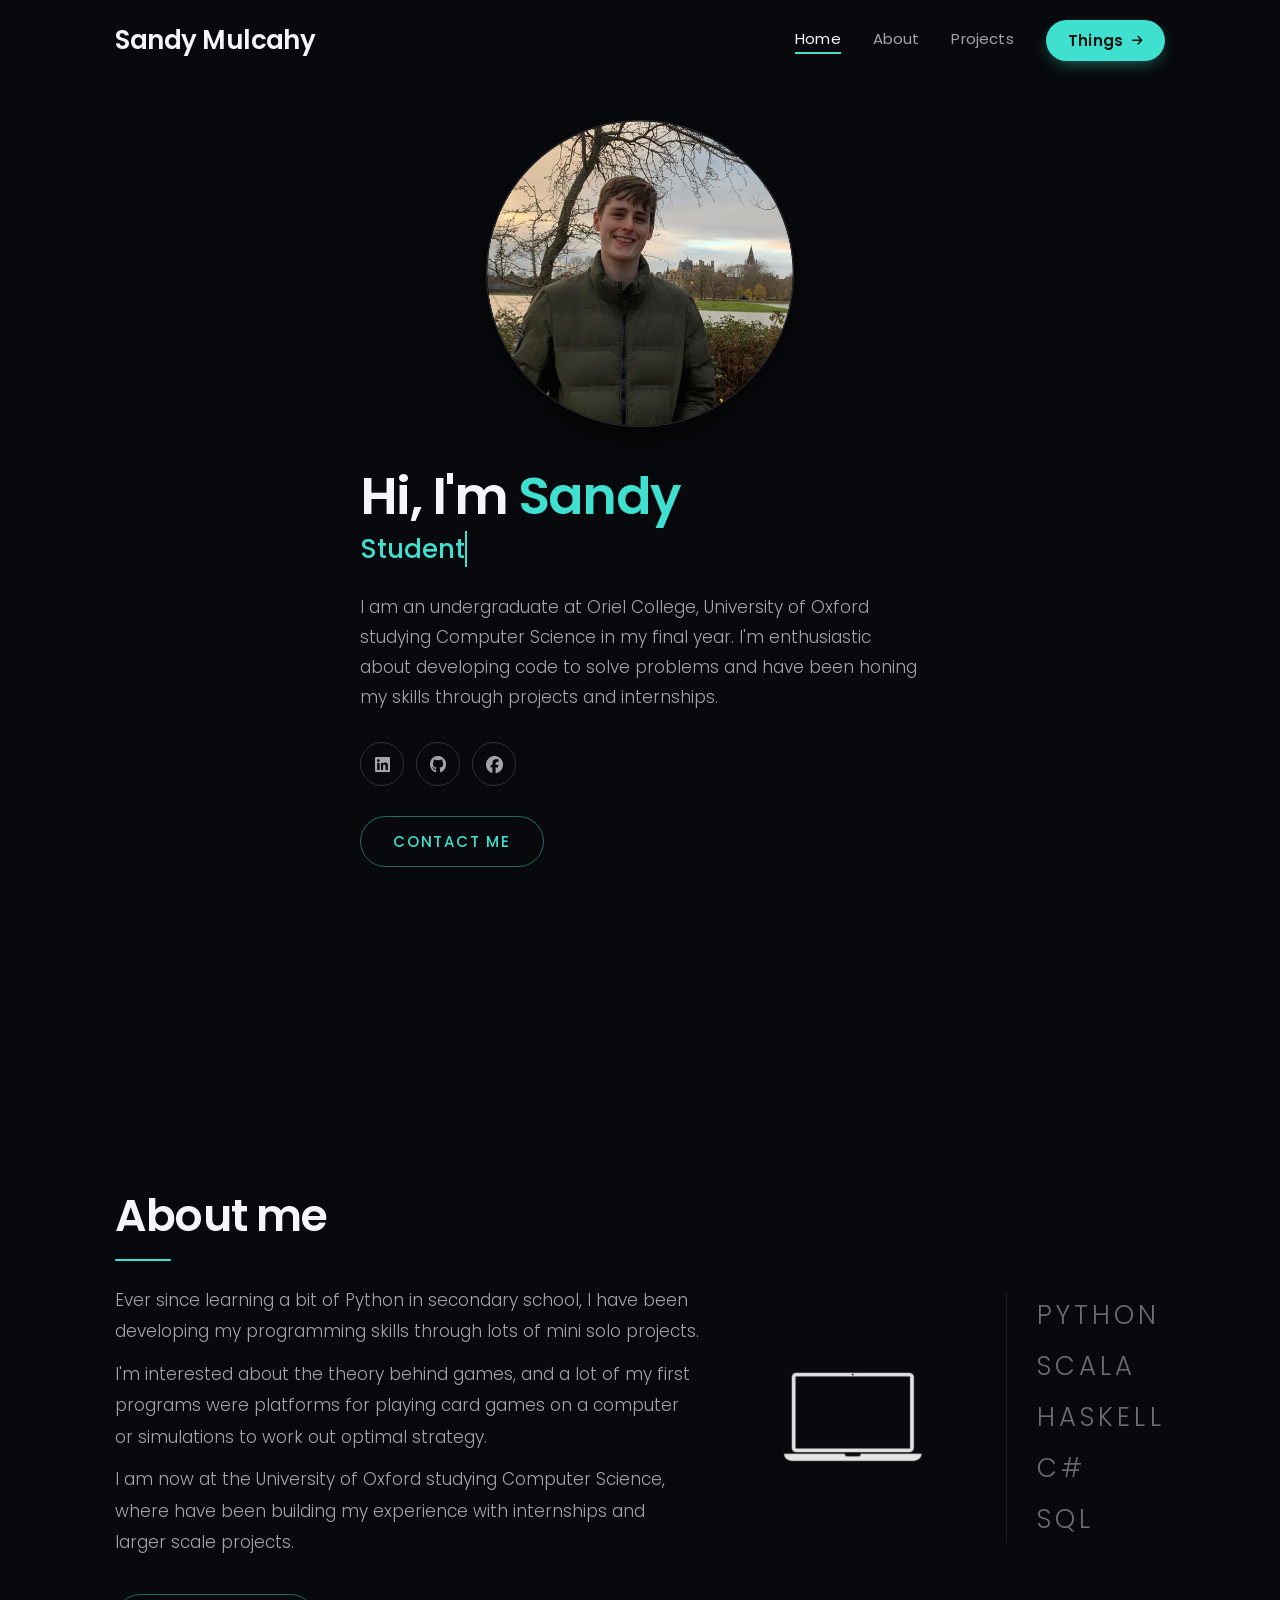
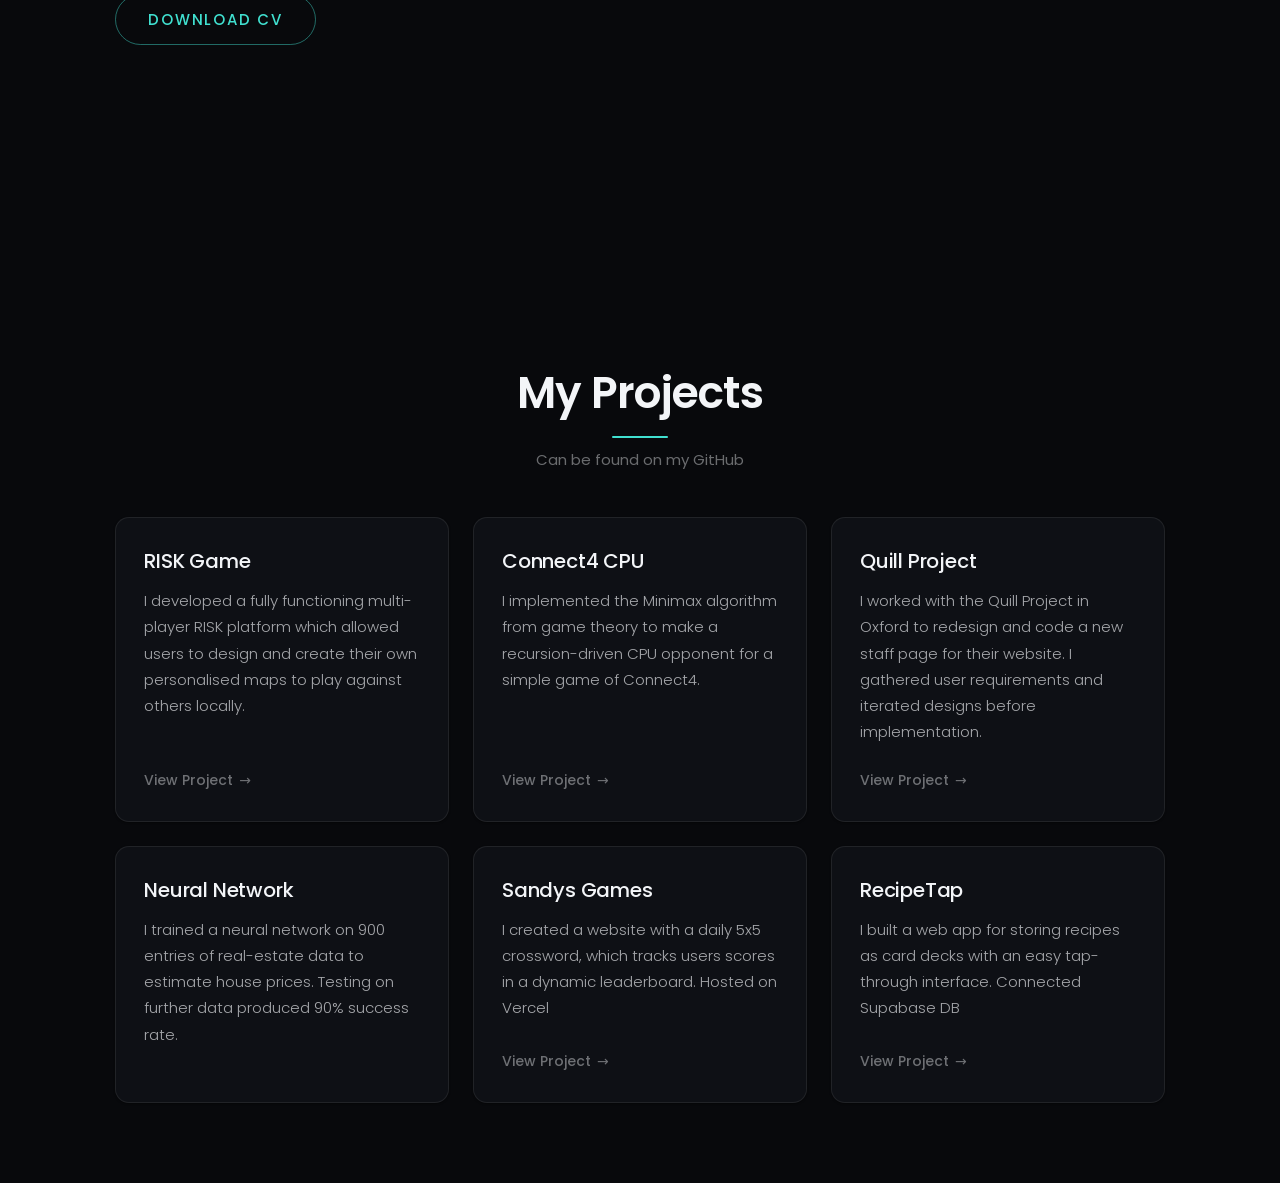
==== commit b05f31d4: "Things link now has a button" ====
--- a/index.html
+++ b/index.html
@@ -18,7 +18,7 @@
             <a href="#home" class="active">Home</a>
             <a href="#about">About</a>
             <a href="#projects">Projects</a>
-            <a href="./things">Things</a>
+            <a href="./things" class="nav-cta">Things <i class="fa-solid fa-arrow-right"></i></a>
         </nav>
         <button class="menu-toggle" id="menu-toggle" aria-label="Toggle menu" aria-expanded="false" aria-controls="nav">
             <i class="fa-solid fa-bars"></i>
--- a/style.css
+++ b/style.css
@@ -134,6 +134,51 @@
 nav a.active::after{
     transform: scaleX(1);
     transform-origin: left;
+}
+
+/* "Things" call-to-action pill in the nav */
+nav a.nav-cta{
+    display: inline-flex;
+    align-items: center;
+    gap: 0.8rem;
+    padding: 0.9rem 2.2rem;
+    border-radius: 4rem;
+    background-color: var(--accent);
+    color: #04140f;
+    font-weight: 600;
+    letter-spacing: 0.02em;
+    box-shadow: 0 0 0 0 var(--accent-dim), 0 6px 18px -6px rgba(64, 224, 208, 0.55);
+    animation: cta-pulse 2.8s var(--ease) infinite;
+    transition: transform 0.3s var(--ease),
+                box-shadow 0.3s var(--ease),
+                background-color 0.3s var(--ease);
+}
+
+nav a.nav-cta::after{
+    display: none;
+}
+
+nav a.nav-cta i{
+    font-size: 1.2rem;
+    transition: transform 0.3s var(--ease);
+}
+
+nav a.nav-cta:hover{
+    color: #04140f;
+    background-color: #5ff0e1;
+    transform: translateY(-2px);
+    box-shadow: 0 10px 24px -6px rgba(64, 224, 208, 0.7);
+    animation-play-state: paused;
+}
+
+nav a.nav-cta:hover i{
+    transform: translateX(3px);
+}
+
+@keyframes cta-pulse{
+    0%   { box-shadow: 0 0 0 0 rgba(64, 224, 208, 0.5), 0 6px 18px -6px rgba(64, 224, 208, 0.55); }
+    70%  { box-shadow: 0 0 0 10px rgba(64, 224, 208, 0), 0 6px 18px -6px rgba(64, 224, 208, 0.55); }
+    100% { box-shadow: 0 0 0 0 rgba(64, 224, 208, 0), 0 6px 18px -6px rgba(64, 224, 208, 0.55); }
 }
 
 .menu-toggle{
@@ -579,6 +624,12 @@
         display: none;
     }
 
+    nav a.nav-cta{
+        justify-content: center;
+        margin-top: 1rem;
+        padding: 1.1rem 2rem;
+    }
+
     .typing-text span::after{
         animation: none;
         border-right-color: transparent;
